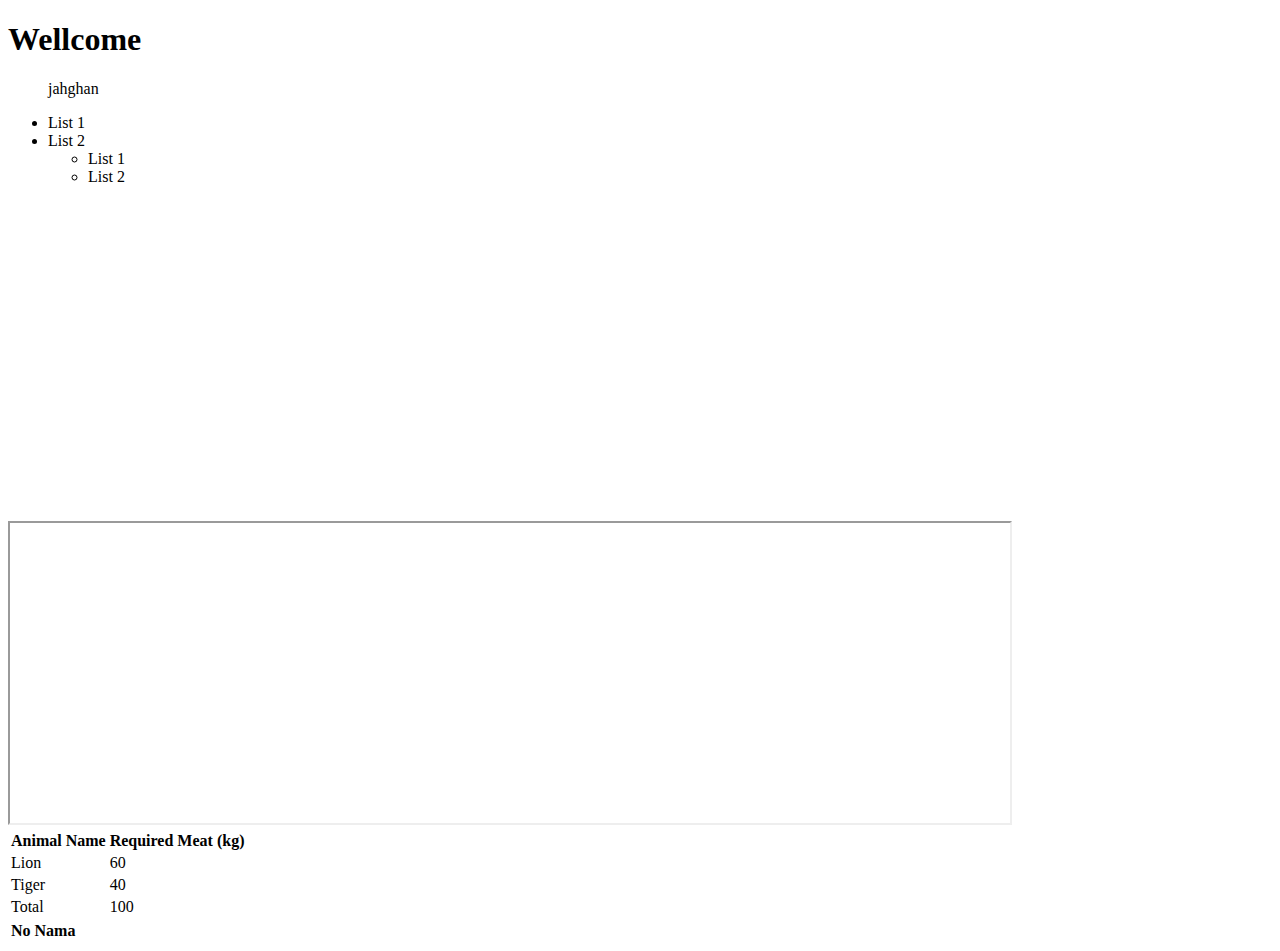
==== index.html @ 0625b670 "menambahkan index" ====
<!DOCTYPE html>
      <html>
      <head>
        <title>coba-coba</title>
      </head>
      <body>
        <h1>Wellcome</h1>
        <blockquote>jahghan</blockquote>
        <ul>
            <li>List 1</li>
            <li>List 2</li>
            <ul>
                <li>List 1</li>
                <li>List 2</li>
            </ul>
        </ul>
        <iframe width="560" height="315" src="https://www.youtube.com/embed/t7NehDu68R4" frameborder="0" allow="accelerometer; autoplay; encrypted-media; gyroscope; picture-in-picture" allowfullscreen></iframe>
        <iframe src="https://unsil.ac.id" height="300" width="1000"></iframe>
        <table>
            <thead>
              <tr>
                <th>Animal Name</th>
                <th>Required Meat (kg)</th>
              </tr>
            </thead>
            <tbody>
              <tr>
                <td>Lion</td>
                <td>60</td>
              </tr>
              <tr>
                <td>Tiger</td>
                <td>40</td>
              </tr>
            </tbody>
            <tfoot>
              <tr>
                <td>Total</td>
                <td>100</td>
              </tr>
            </tfoot>
        <table>
            <tr>
                <th>No</th>
                <th>Nama</th>
            </tr>
        </table>
      </body>
      </html>
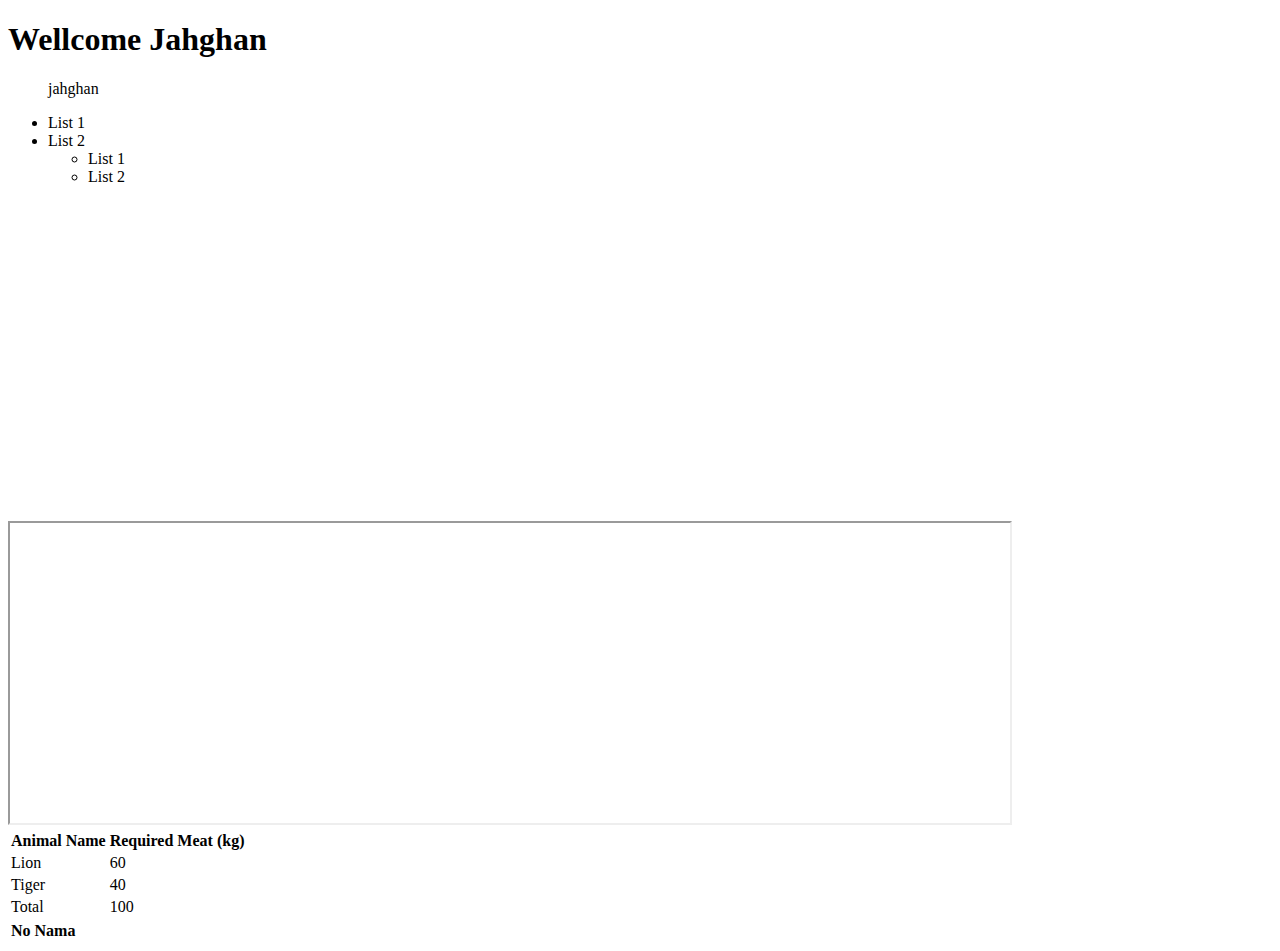
==== commit 21dcfbee: "menambahkan title" ====
--- a/index.html
+++ b/index.html
@@ -4,7 +4,7 @@
         <title>coba-coba</title>
       </head>
       <body>
-        <h1>Wellcome</h1>
+        <h1>Wellcome Jahghan</h1>
         <blockquote>jahghan</blockquote>
         <ul>
             <li>List 1</li>
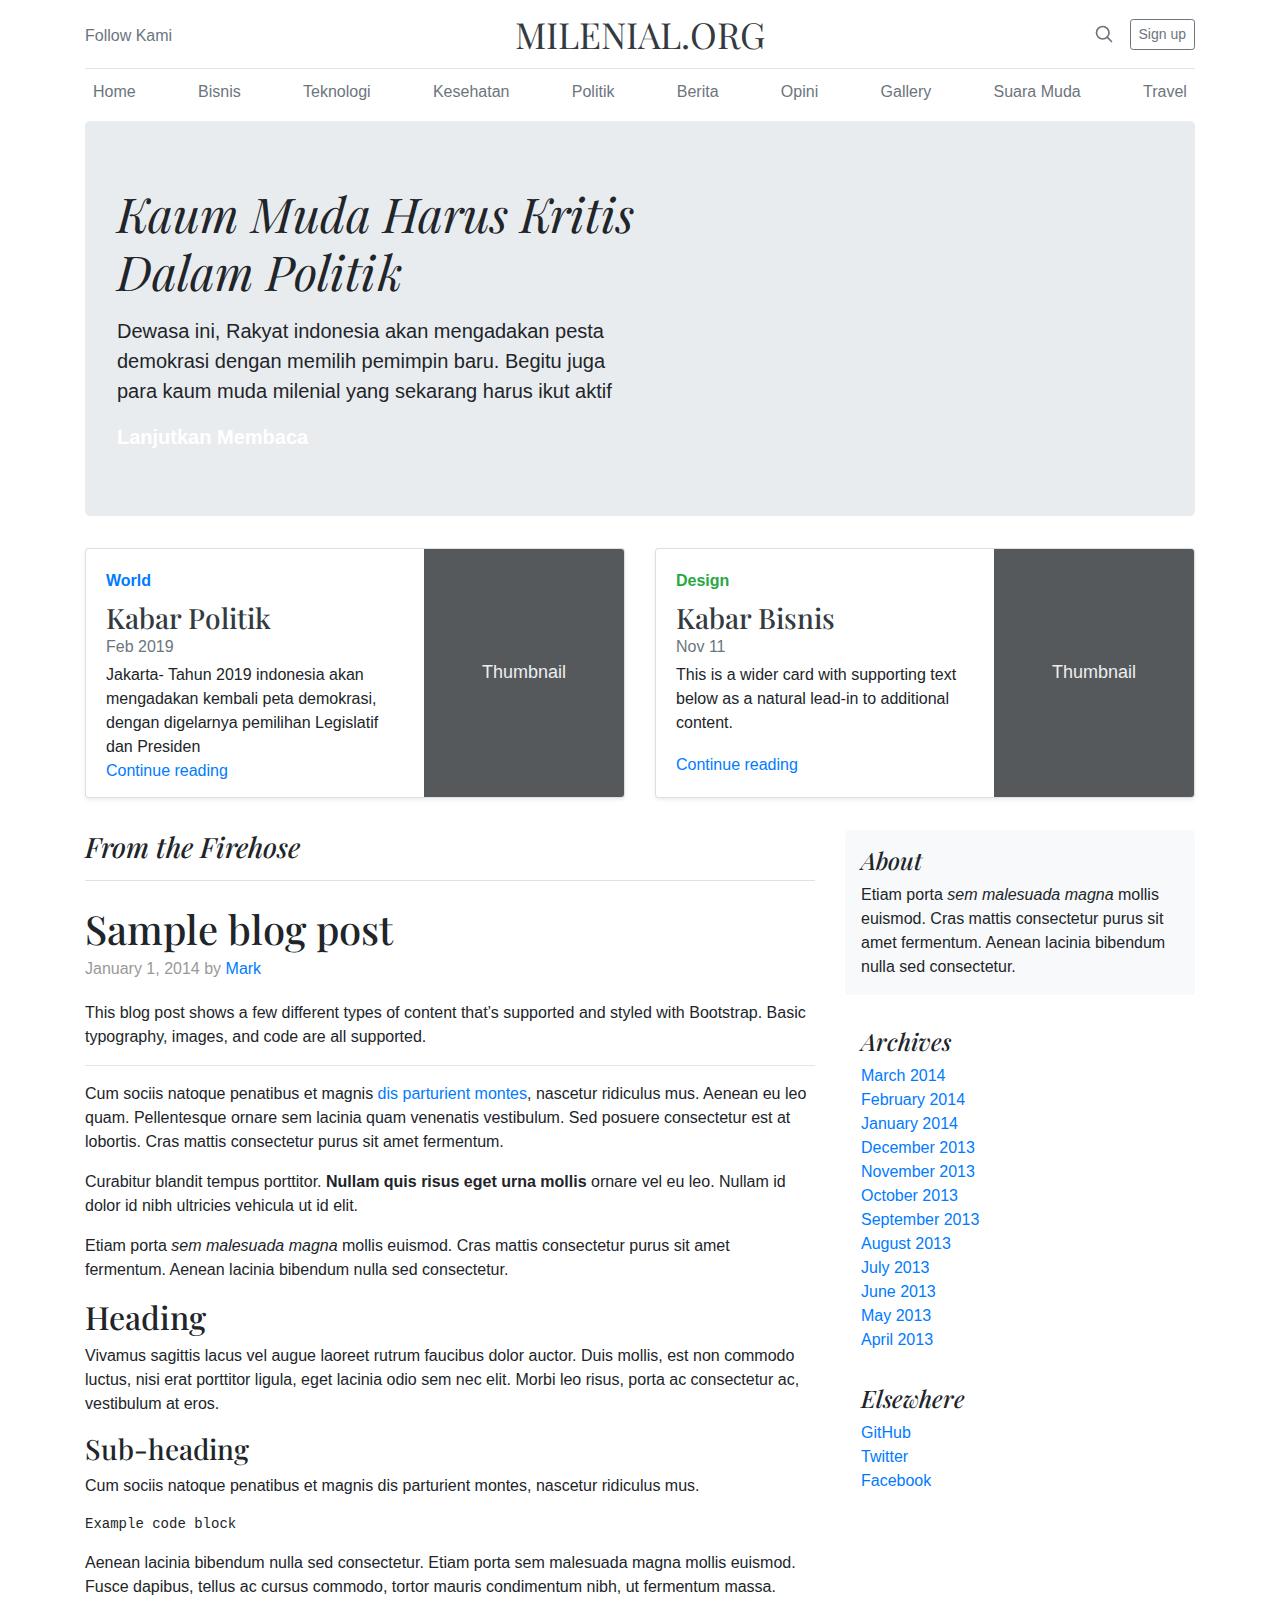
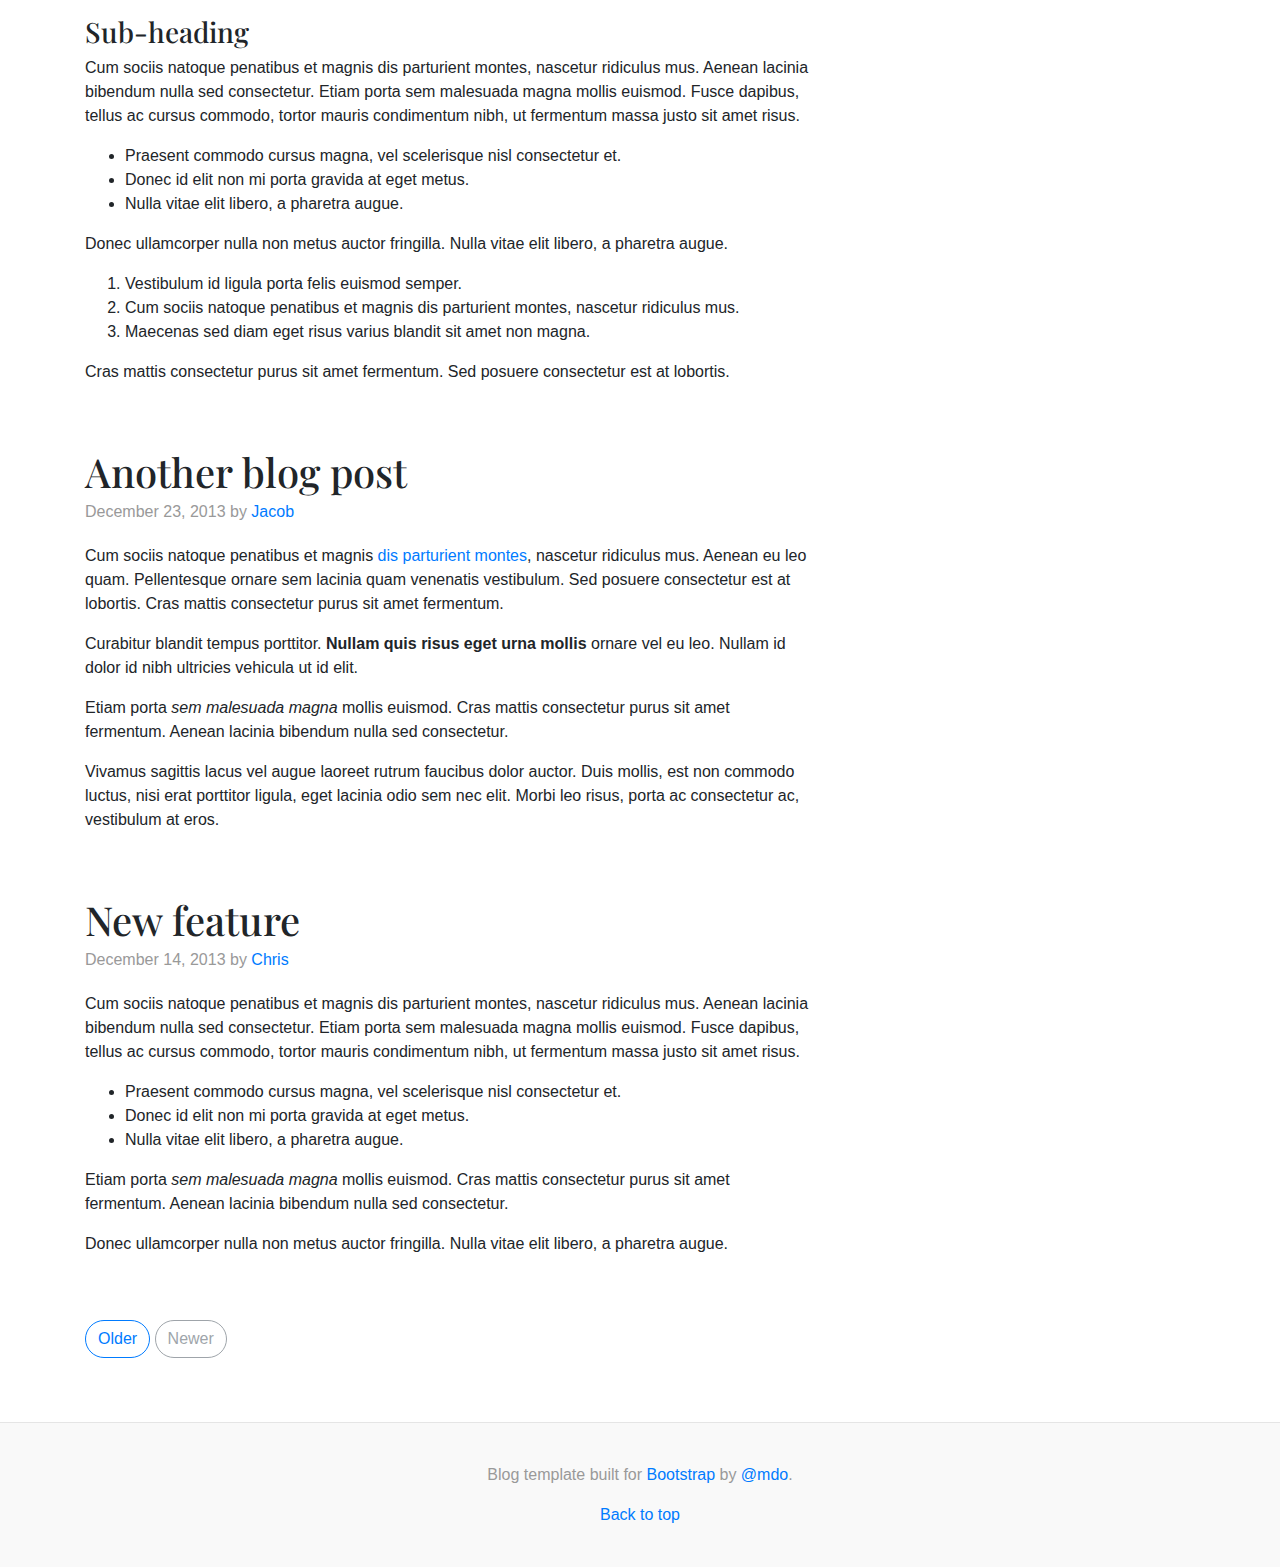
==== commit 7d9cbdc4: "boostrap" ====
--- a/index.html
+++ b/index.html
@@ -1,49 +1,225 @@
-<!DOCTYPE html>
-      <html>
-      <head>
-        <title>coba-coba</title>
-      </head>
-      <body>
-        <h1>Wellcome Jahghan</h1>
-        <blockquote>jahghan</blockquote>
+
+<!doctype html>
+<html lang="en">
+  <head>
+    <meta charset="utf-8">
+    <meta name="viewport" content="width=device-width, initial-scale=1, shrink-to-fit=no">
+    <meta name="description" content="">
+    <meta name="author" content="Mark Otto, Jacob Thornton, and Bootstrap contributors">
+    <meta name="generator" content="Jekyll v3.8.5">
+    <title>Milenial.Org</title>
+
+    <!-- Bootstrap core CSS -->
+<link rel="stylesheet" href="style/css/bootstrap.min.css">
+
+    <style>
+      .bd-placeholder-img {
+        font-size: 1.125rem;
+        text-anchor: middle;
+      }
+
+      @media (min-width: 768px) {
+        .bd-placeholder-img-lg {
+          font-size: 3.5rem;
+        }
+      }
+    </style>
+    <!-- Custom styles for this template -->
+    <link href="https://fonts.googleapis.com/css?family=Playfair+Display:700,900" rel="stylesheet">
+    <!-- Custom styles for this template -->
+    <link href="style/css/blog.css" rel="stylesheet">
+  </head>
+  <body>
+    <div class="container">
+  <header class="blog-header py-3">
+    <div class="row flex-nowrap justify-content-between align-items-center">
+      <div class="col-4 pt-1">
+        <a class="text-muted" href="#">Follow Kami</a>
+      </div>
+      <div class="col-4 text-center">
+        <a class="blog-header-logo text-dark" href="#">MILENIAL.ORG</a>
+      </div>
+      <div class="col-4 d-flex justify-content-end align-items-center">
+        <a class="text-muted" href="#">
+          <svg xmlns="http://www.w3.org/2000/svg" width="20" height="20" viewBox="0 0 24 24" fill="none" stroke="currentColor" stroke-width="2" stroke-linecap="round" stroke-linejoin="round" class="mx-3" focusable="false" role="img"><title>Search</title><circle cx="10.5" cy="10.5" r="7.5"></circle><line x1="21" y1="21" x2="15.8" y2="15.8"></line></svg>
+        </a>
+        <a class="btn btn-sm btn-outline-secondary" href="#">Sign up</a>
+      </div>
+    </div>
+  </header>
+
+  <div class="nav-scroller py-1 mb-2">
+    <nav class="nav d-flex justify-content-between">
+      <a class="p-2 text-muted" href="#">Home</a>
+      <a class="p-2 text-muted" href="#">Bisnis</a>
+      <a class="p-2 text-muted" href="#">Teknologi</a>
+      <a class="p-2 text-muted" href="#">Kesehatan</a>
+      <a class="p-2 text-muted" href="#">Politik</a>
+      <a class="p-2 text-muted" href="#">Berita</a>
+      <a class="p-2 text-muted" href="#">Opini</a>
+      <a class="p-2 text-muted" href="#">Gallery</a>
+      <a class="p-2 text-muted" href="#">Suara Muda</a>
+      <a class="p-2 text-muted" href="#">Travel</a>
+    </nav>
+  </div>
+
+  <div class="jumbotron">
+    <div class="col-md-6 px-0">
+      <h1 class="display-4 font-italic">Kaum Muda Harus Kritis Dalam Politik</h1>
+      <p class="lead my-3"><b>Dewasa ini, Rakyat indonesia akan mengadakan pesta demokrasi dengan memilih pemimpin baru. Begitu juga para kaum muda milenial yang sekarang harus ikut aktif</b></p>
+      <p class="lead mb-0"><a href="#" class="text-white font-weight-bold">Lanjutkan Membaca</a></p>
+    </div>
+  </div>
+
+  <div class="row mb-2">
+    <div class="col-md-6">
+      <div class="card flex-md-row mb-4 shadow-sm h-md-250">
+        <div class="card-body d-flex flex-column align-items-start">
+          <strong class="d-inline-block mb-2 text-primary">World</strong>
+          <h3 class="mb-0">
+            <a class="text-dark" href="#">Kabar Politik</a>
+          </h3>
+          <div class="mb-1 text-muted">Feb 2019</div>
+          <p class="card-text mb-auto">Jakarta- Tahun 2019 indonesia akan mengadakan kembali peta demokrasi, dengan digelarnya pemilihan Legislatif dan Presiden</p>
+          <a href="#">Continue reading</a>
+        </div>
+        <svg class="bd-placeholder-img card-img-right flex-auto d-none d-lg-block" width="200" height="250" xmlns="http://www.w3.org/2000/svg" preserveAspectRatio="xMidYMid slice" focusable="false" role="img" aria-label="Placeholder: Thumbnail"><title>Placeholder</title><rect fill="#55595c" width="100%" height="100%"/><text fill="#eceeef" dy=".3em" x="50%" y="50%">Thumbnail</text></svg>
+      </div>
+    </div>
+    <div class="col-md-6">
+      <div class="card flex-md-row mb-4 shadow-sm h-md-250">
+        <div class="card-body d-flex flex-column align-items-start">
+          <strong class="d-inline-block mb-2 text-success">Design</strong>
+          <h3 class="mb-0">
+            <a class="text-dark" href="#">Kabar Bisnis</a>
+          </h3>
+          <div class="mb-1 text-muted">Nov 11</div>
+          <p class="card-text mb-auto">This is a wider card with supporting text below as a natural lead-in to additional content.</p>
+          <a href="#">Continue reading</a>
+        </div>
+        <svg class="bd-placeholder-img card-img-right flex-auto d-none d-lg-block" width="200" height="250" xmlns="http://www.w3.org/2000/svg" preserveAspectRatio="xMidYMid slice" focusable="false" role="img" aria-label="Placeholder: Thumbnail"><title>Placeholder</title><rect fill="#55595c" width="100%" height="100%"/><text fill="#eceeef" dy=".3em" x="50%" y="50%">Thumbnail</text></svg>
+      </div>
+    </div>
+  </div>
+</div>
+
+<main role="main" class="container">
+  <div class="row">
+    <div class="col-md-8 blog-main">
+      <h3 class="pb-3 mb-4 font-italic border-bottom">
+        From the Firehose
+      </h3>
+
+      <div class="blog-post">
+        <h2 class="blog-post-title">Sample blog post</h2>
+        <p class="blog-post-meta">January 1, 2014 by <a href="#">Mark</a></p>
+
+        <p>This blog post shows a few different types of content that’s supported and styled with Bootstrap. Basic typography, images, and code are all supported.</p>
+        <hr>
+        <p>Cum sociis natoque penatibus et magnis <a href="#">dis parturient montes</a>, nascetur ridiculus mus. Aenean eu leo quam. Pellentesque ornare sem lacinia quam venenatis vestibulum. Sed posuere consectetur est at lobortis. Cras mattis consectetur purus sit amet fermentum.</p>
+        <blockquote>
+          <p>Curabitur blandit tempus porttitor. <strong>Nullam quis risus eget urna mollis</strong> ornare vel eu leo. Nullam id dolor id nibh ultricies vehicula ut id elit.</p>
+        </blockquote>
+        <p>Etiam porta <em>sem malesuada magna</em> mollis euismod. Cras mattis consectetur purus sit amet fermentum. Aenean lacinia bibendum nulla sed consectetur.</p>
+        <h2>Heading</h2>
+        <p>Vivamus sagittis lacus vel augue laoreet rutrum faucibus dolor auctor. Duis mollis, est non commodo luctus, nisi erat porttitor ligula, eget lacinia odio sem nec elit. Morbi leo risus, porta ac consectetur ac, vestibulum at eros.</p>
+        <h3>Sub-heading</h3>
+        <p>Cum sociis natoque penatibus et magnis dis parturient montes, nascetur ridiculus mus.</p>
+        <pre><code>Example code block</code></pre>
+        <p>Aenean lacinia bibendum nulla sed consectetur. Etiam porta sem malesuada magna mollis euismod. Fusce dapibus, tellus ac cursus commodo, tortor mauris condimentum nibh, ut fermentum massa.</p>
+        <h3>Sub-heading</h3>
+        <p>Cum sociis natoque penatibus et magnis dis parturient montes, nascetur ridiculus mus. Aenean lacinia bibendum nulla sed consectetur. Etiam porta sem malesuada magna mollis euismod. Fusce dapibus, tellus ac cursus commodo, tortor mauris condimentum nibh, ut fermentum massa justo sit amet risus.</p>
         <ul>
-            <li>List 1</li>
-            <li>List 2</li>
-            <ul>
-                <li>List 1</li>
-                <li>List 2</li>
-            </ul>
+          <li>Praesent commodo cursus magna, vel scelerisque nisl consectetur et.</li>
+          <li>Donec id elit non mi porta gravida at eget metus.</li>
+          <li>Nulla vitae elit libero, a pharetra augue.</li>
         </ul>
-        <iframe width="560" height="315" src="https://www.youtube.com/embed/t7NehDu68R4" frameborder="0" allow="accelerometer; autoplay; encrypted-media; gyroscope; picture-in-picture" allowfullscreen></iframe>
-        <iframe src="https://unsil.ac.id" height="300" width="1000"></iframe>
-        <table>
-            <thead>
-              <tr>
-                <th>Animal Name</th>
-                <th>Required Meat (kg)</th>
-              </tr>
-            </thead>
-            <tbody>
-              <tr>
-                <td>Lion</td>
-                <td>60</td>
-              </tr>
-              <tr>
-                <td>Tiger</td>
-                <td>40</td>
-              </tr>
-            </tbody>
-            <tfoot>
-              <tr>
-                <td>Total</td>
-                <td>100</td>
-              </tr>
-            </tfoot>
-        <table>
-            <tr>
-                <th>No</th>
-                <th>Nama</th>
-            </tr>
-        </table>
-      </body>
-      </html>+        <p>Donec ullamcorper nulla non metus auctor fringilla. Nulla vitae elit libero, a pharetra augue.</p>
+        <ol>
+          <li>Vestibulum id ligula porta felis euismod semper.</li>
+          <li>Cum sociis natoque penatibus et magnis dis parturient montes, nascetur ridiculus mus.</li>
+          <li>Maecenas sed diam eget risus varius blandit sit amet non magna.</li>
+        </ol>
+        <p>Cras mattis consectetur purus sit amet fermentum. Sed posuere consectetur est at lobortis.</p>
+      </div><!-- /.blog-post -->
+
+      <div class="blog-post">
+        <h2 class="blog-post-title">Another blog post</h2>
+        <p class="blog-post-meta">December 23, 2013 by <a href="#">Jacob</a></p>
+
+        <p>Cum sociis natoque penatibus et magnis <a href="#">dis parturient montes</a>, nascetur ridiculus mus. Aenean eu leo quam. Pellentesque ornare sem lacinia quam venenatis vestibulum. Sed posuere consectetur est at lobortis. Cras mattis consectetur purus sit amet fermentum.</p>
+        <blockquote>
+          <p>Curabitur blandit tempus porttitor. <strong>Nullam quis risus eget urna mollis</strong> ornare vel eu leo. Nullam id dolor id nibh ultricies vehicula ut id elit.</p>
+        </blockquote>
+        <p>Etiam porta <em>sem malesuada magna</em> mollis euismod. Cras mattis consectetur purus sit amet fermentum. Aenean lacinia bibendum nulla sed consectetur.</p>
+        <p>Vivamus sagittis lacus vel augue laoreet rutrum faucibus dolor auctor. Duis mollis, est non commodo luctus, nisi erat porttitor ligula, eget lacinia odio sem nec elit. Morbi leo risus, porta ac consectetur ac, vestibulum at eros.</p>
+      </div><!-- /.blog-post -->
+
+      <div class="blog-post">
+        <h2 class="blog-post-title">New feature</h2>
+        <p class="blog-post-meta">December 14, 2013 by <a href="#">Chris</a></p>
+
+        <p>Cum sociis natoque penatibus et magnis dis parturient montes, nascetur ridiculus mus. Aenean lacinia bibendum nulla sed consectetur. Etiam porta sem malesuada magna mollis euismod. Fusce dapibus, tellus ac cursus commodo, tortor mauris condimentum nibh, ut fermentum massa justo sit amet risus.</p>
+        <ul>
+          <li>Praesent commodo cursus magna, vel scelerisque nisl consectetur et.</li>
+          <li>Donec id elit non mi porta gravida at eget metus.</li>
+          <li>Nulla vitae elit libero, a pharetra augue.</li>
+        </ul>
+        <p>Etiam porta <em>sem malesuada magna</em> mollis euismod. Cras mattis consectetur purus sit amet fermentum. Aenean lacinia bibendum nulla sed consectetur.</p>
+        <p>Donec ullamcorper nulla non metus auctor fringilla. Nulla vitae elit libero, a pharetra augue.</p>
+      </div><!-- /.blog-post -->
+
+      <nav class="blog-pagination">
+        <a class="btn btn-outline-primary" href="#">Older</a>
+        <a class="btn btn-outline-secondary disabled" href="#">Newer</a>
+      </nav>
+
+    </div><!-- /.blog-main -->
+
+    <aside class="col-md-4 blog-sidebar">
+      <div class="p-3 mb-3 bg-light rounded">
+        <h4 class="font-italic">About</h4>
+        <p class="mb-0">Etiam porta <em>sem malesuada magna</em> mollis euismod. Cras mattis consectetur purus sit amet fermentum. Aenean lacinia bibendum nulla sed consectetur.</p>
+      </div>
+
+      <div class="p-3">
+        <h4 class="font-italic">Archives</h4>
+        <ol class="list-unstyled mb-0">
+          <li><a href="#">March 2014</a></li>
+          <li><a href="#">February 2014</a></li>
+          <li><a href="#">January 2014</a></li>
+          <li><a href="#">December 2013</a></li>
+          <li><a href="#">November 2013</a></li>
+          <li><a href="#">October 2013</a></li>
+          <li><a href="#">September 2013</a></li>
+          <li><a href="#">August 2013</a></li>
+          <li><a href="#">July 2013</a></li>
+          <li><a href="#">June 2013</a></li>
+          <li><a href="#">May 2013</a></li>
+          <li><a href="#">April 2013</a></li>
+        </ol>
+      </div>
+
+      <div class="p-3">
+        <h4 class="font-italic">Elsewhere</h4>
+        <ol class="list-unstyled">
+          <li><a href="#">GitHub</a></li>
+          <li><a href="#">Twitter</a></li>
+          <li><a href="#">Facebook</a></li>
+        </ol>
+      </div>
+    </aside><!-- /.blog-sidebar -->
+
+  </div><!-- /.row -->
+
+</main><!-- /.container -->
+
+<footer class="blog-footer">
+  <p>Blog template built for <a href="https://getbootstrap.com/">Bootstrap</a> by <a href="https://twitter.com/mdo">@mdo</a>.</p>
+  <p>
+    <a href="#">Back to top</a>
+  </p>
+</footer>
+<script src="https://code.jquery.com/jquery-3.3.1.slim.min.js" integrity="sha384-q8i/X+965DzO0rT7abK41JStQIAqVgRVzpbzo5smXKp4YfRvH+8abtTE1Pi6jizo" crossorigin="anonymous"></script>
+      <script>window.jQuery || document.write('<script src="/docs/4.2/assets/js/vendor/jquery-slim.min.js"><\/script>')</script><script src="style/js/bootstrap.bundle.min.js" integrity="sha384-zDnhMsjVZfS3hiP7oCBRmfjkQC4fzxVxFhBx8Hkz2aZX8gEvA/jsP3eXRCvzTofP" crossorigin="anonymous"></script></body>
+</html>
--- a/style/css/blog.css
+++ b/style/css/blog.css
@@ -0,0 +1,127 @@
+/* stylelint-disable selector-list-comma-newline-after */
+.jumbotron{
+  background-image: url('https://iep.challenges.org/wp-content/uploads/sites/26/2015/11/header-image-5.jpg');
+}
+.blog-header {
+  line-height: 1;
+  border-bottom: 1px solid #e5e5e5;
+}
+
+.blog-header-logo {
+  font-family: "Playfair Display", Georgia, "Times New Roman", serif;
+  font-size: 2.25rem;
+}
+
+.blog-header-logo:hover {
+  text-decoration: none;
+}
+
+h1, h2, h3, h4, h5, h6 {
+  font-family: "Playfair Display", Georgia, "Times New Roman", serif;
+}
+
+.display-4 {
+  font-size: 2.5rem;
+}
+@media (min-width: 768px) {
+  .display-4 {
+    font-size: 3rem;
+  }
+}
+
+.nav-scroller {
+  position: relative;
+  z-index: 2;
+  height: 2.75rem;
+  overflow-y: hidden;
+}
+
+.nav-scroller .nav {
+  display: -ms-flexbox;
+  display: flex;
+  -ms-flex-wrap: nowrap;
+  flex-wrap: nowrap;
+  padding-bottom: 1rem;
+  margin-top: -1px;
+  overflow-x: auto;
+  text-align: center;
+  white-space: nowrap;
+  -webkit-overflow-scrolling: touch;
+}
+
+.nav-scroller .nav-link {
+  padding-top: .75rem;
+  padding-bottom: .75rem;
+  font-size: .875rem;
+}
+
+.card-img-right {
+  height: 100%;
+  border-radius: 0 3px 3px 0;
+}
+
+.flex-auto {
+  -ms-flex: 0 0 auto;
+  flex: 0 0 auto;
+}
+
+.h-250 { height: 250px; }
+@media (min-width: 768px) {
+  .h-md-250 { height: 250px; }
+}
+
+/*
+ * Blog name and description
+ */
+.blog-title {
+  margin-bottom: 0;
+  font-size: 2rem;
+  font-weight: 400;
+}
+.blog-description {
+  font-size: 1.1rem;
+  color: #999;
+}
+
+@media (min-width: 40em) {
+  .blog-title {
+    font-size: 3.5rem;
+  }
+}
+
+/* Pagination */
+.blog-pagination {
+  margin-bottom: 4rem;
+}
+.blog-pagination > .btn {
+  border-radius: 2rem;
+}
+
+/*
+ * Blog posts
+ */
+.blog-post {
+  margin-bottom: 4rem;
+}
+.blog-post-title {
+  margin-bottom: .25rem;
+  font-size: 2.5rem;
+}
+.blog-post-meta {
+  margin-bottom: 1.25rem;
+  color: #999;
+}
+
+/*
+ * Footer
+ */
+.blog-footer {
+  padding: 2.5rem 0;
+  color: #999;
+  text-align: center;
+  background-color: #f9f9f9;
+  border-top: .05rem solid #e5e5e5;
+}
+.blog-footer p:last-child {
+  margin-bottom: 0;
+}
